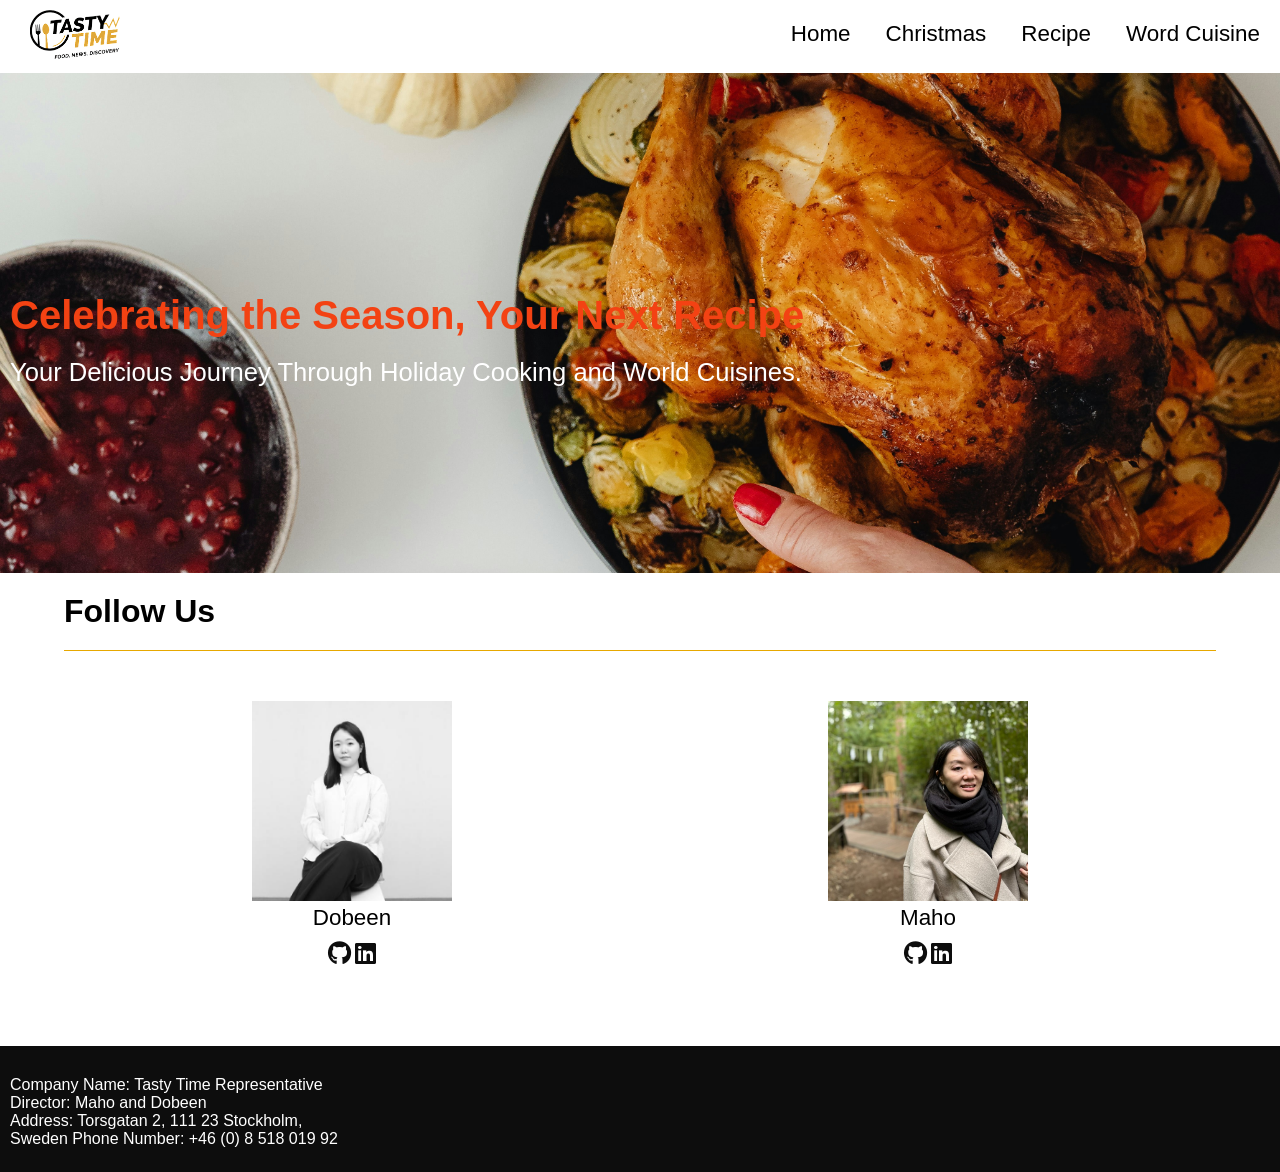
==== index.html @ 8ad9fc16 "add header and footer" ====
<!DOCTYPE html>
<html lang="en">
<head>
    <meta charset="UTF-8">
    <meta name="viewport" content="width=device-width, initial-scale=1.0">
    <title>Tasty Times</title>
    <link rel="stylesheet" href="styles/style.css" />
    <link rel="stylesheet" href="https://cdnjs.cloudflare.com/ajax/libs/font-awesome/6.5.1/css/all.min.css" integrity="sha512-DTOQO9RWCH3ppGqcWaEA1BIZOC6xxalwEsw9c2QQeAIftl+Vegovlnee1c9QX4TctnWMn13TZye+giMm8e2LwA==" crossorigin="anonymous" referrerpolicy="no-referrer" />
    <script src="js/jquery-3.7.1.min.js" defer></script>
    <script src="js/script.js" defer></script>
</head>
<body>
  <header class="header">
    <div class="header__wrap">
      <div class="logo-area">
        <p class="logo"><img src="img/logo.png" alt="" width="70px" height="auto"></p>
        <i class="fa-solid fa-bars-staggered"></i>
      </div>
      <div class="nav">
        <p>Home</p>
        <p>Christmas</p>
        <p>Recipe</p>
        <p>Word Cuisine</p>
      </div>
    </div>
    <div class="hero__section ">
      <p class="background__text">Celebrating the Season, Your Next Recipe</p>
      <p class="background__subText">Your Delicious Journey Through Holiday Cooking and World Cuisines.</p>
    </div>
  </header>
  <main class="main"></main>
  <footer class="footer">
    <div class="footer__wrap">
      <p class="text">Follow Us</p>
      <div class="followBox">
        <div class="info__left">
          <img src="img/dobeen_image.jpeg" alt="" width="200px" height="auto">
          <div class="info">
            <p>Dobeen</p>
            <a href="https://github.com/DobeenKim" target="_blank" aria-label="GitHub"><i class="fa-brands fa-github"></i></a>
            <a href="https://www.linkedin.com/in/dobeen-kim/" target="_blank" aria-label="Linkedin"><i class="fa-brands fa-linkedin"></i></a>
          </div>
        </div>
        <div class="info__right">
          <img src="img/maho_image.jpeg" alt="" width="200px" height="auto">
          <div class="info">
            <p>Maho</p>
            <a href="https://github.com/mamahimiko" target="_blank" aria-label="GitHub"><i class="fa-brands fa-github"></i></a>
            <a href="https://www.linkedin.com/in/maho-kurauchi/" target="_blank" aria-label="Linkedin"><i class="fa-brands fa-linkedin"></i></a>
          </div>
        </div>
      </div>
    </div>
      <p class="company__info">Company Name: Tasty Time Representative <br>
        Director: Maho and Dobeen <br> 
        Address: Torsgatan 2, 111 23 Stockholm,<br>
        Sweden Phone Number: +46 (0) 8 518 019 92
      </p>
  </footer>
</body>
</html>
---- styles/style.css ----
:root {
  --main-color: #ffffff;
  --color-secondary: #e7a800;
  --color-tertiary: #0d0d0d;
  --color-point :#F34213;
}

* {
  box-sizing: border-box;
}

a {
  text-decoration: none;
}

body {
  margin: 0;
  display: flex; 
  flex-direction: column; 
  min-height: 100vh;
  font-family: 'Franklin Gothic Medium', 'Arial Narrow', Arial, sans-serif;
}

.header {
  width: 100%;
  background: var(--main-color);
}

.header__wrap {
  width: 100%;
}

.logo-area {
  width: 94%;
  margin: 0 auto;
  display: flex;
  justify-content: space-between;
  position: relative;
}

p.logo {
  width: auto;
}

p.log img {
  width: 100%;
}

.nav {
  display: flex;
  width: 100%;
  height: 0; 
  overflow: hidden; 
  transition: height 0.4s ease-in-out; 
  background-color: var(--color-secondary);
  padding: 0 10px; 
  justify-content: center;
  position: static;
  z-index: 100;
}

.nav.on {
  height: 50px;
}

.nav p {
  margin: 0px;
  padding: 15px;
}

.nav p:nth-child(4) {
  border-bottom: none;
}

.logo-area .fa-solid {
  padding-top: 20px;
  font-size: 2rem;
  color: var(--color-tertiary);
}

.hero__section {
  background-image:url(../img/background-img.jpg);
  background-repeat: no-repeat;
  background-size : cover;
  height: 500px;
  width: 100%;
  background-position: 0 30%;
}

.background__text {
  margin: 0;
  font-size: 2rem;
  font-weight: 600;
  color: var(--color-point);
  width: 90%;
  position: relative;
  top: 200px;
  left: 10px;
}

.background__subText {
  font-size: 1rem;
  font-weight: 400;
  color: var(--main-color);
  width: 70%;
  position: relative;
  top: 205px;
  left: 10px;
  margin: 0;
}

.footer {
  background: var(--main-color);
  width: 100%;
}

.footer__wrap {
  width: 90%;
  margin: 0 auto;
}

.footer__wrap .text {
  margin: 0;
  font-size: 2rem;
  font-weight: 600;
  border-bottom: 1px solid var(--color-secondary);
  padding: 20px 0;
}

.followBox {
  width: 100%;
  padding-top: 20px;
}

.info p {
  margin: 0;
  font-size: 1rem;
}

.info p:nth-child(1) {
  padding-bottom: 10px;
  font-size: 1.4rem;
}

.info i {
  font-size: 1.5rem;
  cursor: pointer;
  color: var(--color-tertiary);
}

.info p a {
  color: var(--color-tertiary);
}

.info__left,
.info__right {
  width: 90%;
  justify-content: space-between;
  padding-bottom: 30px;
}

.company__info {
  background-color:var(--color-tertiary);
  color: var(--main-color);
  margin: 0;
  padding: 30px 0px 24px 10px;
  font-size: 1rem;
}

@media (width: 768px) {
  .nav.on {
    height: 55px;
  }

  .nav p {
    font-size: 1.3rem;
  }

  .background__text {
    top: 240px;
    font-size: 2.2rem;
  }

  .background__subText {
    top: 250px;
    font-size: 1.2rem;
  }

  .followBox {
    display: flex;
    text-align: center;
  }
}

@media (min-width: 1024px) {
  p.logo {
    margin: 0;
    padding: 10px 0 10px 0;
  }

  p.logo img {
    width: 50%;
    cursor: pointer;
  }

  i.fa-solid {
    display: none;
  }

  .header {
    width: 100%;
  }

  .header__wrap {
    width: 100%;
    display: flex;
    justify-content: space-between;
    padding: 0 20px;
  }

  .logo-area {
    width: auto;
    margin-left: 10px;
  }

  .nav {
    height: auto;
    overflow: visible; 
    transition: none;  
    display: flex; 
    position: static; 
    width: 60%; 
    background-color: transparent; 
    padding: 0; 
    justify-content: flex-end;
  }
  
  .nav p {
    border-bottom: none;
    font-size: 1.4rem;
    margin-left: 35px;
    padding: 0;
    line-height: 3;
    cursor: pointer;
  }

  .background__text {
    font-size: 2.5rem;
    top: 220px;
  }

  .background__subText {
    font-size: 1.6rem;
    top: 240px;
  }

  .followBox {
    display: flex;
    text-align: center;
    padding: 50px 0;
  }
}

@media (min-width: 1920px) {
  p.logo {
    padding: 15px;
  }

  p.logo img {
    width: 80%;
  }

  .nav p {
    font-size: 2rem;
    padding-left: 45px;
    line-height: 3;
  }

  .background__text {
    font-size: 4rem;
    left: 25px;
  } 

  .background__subText {
    font-size: 2rem;
    left: 25px;
  }

  .hero__section {
    height: 800px;
  }

  .footer__wrap .text {
    font-size: 3.3rem;
  }

  .info__left img,
  .info__right img {
    width: 400px;
  } 
  
  .info p:nth-child(1) {
    font-size: 2.5rem;
  }

  .info i {
    font-size: 2.7rem;
    margin-left: 5px;
  }
  
  .company__info {
    font-size: 1.5rem;
  }
}
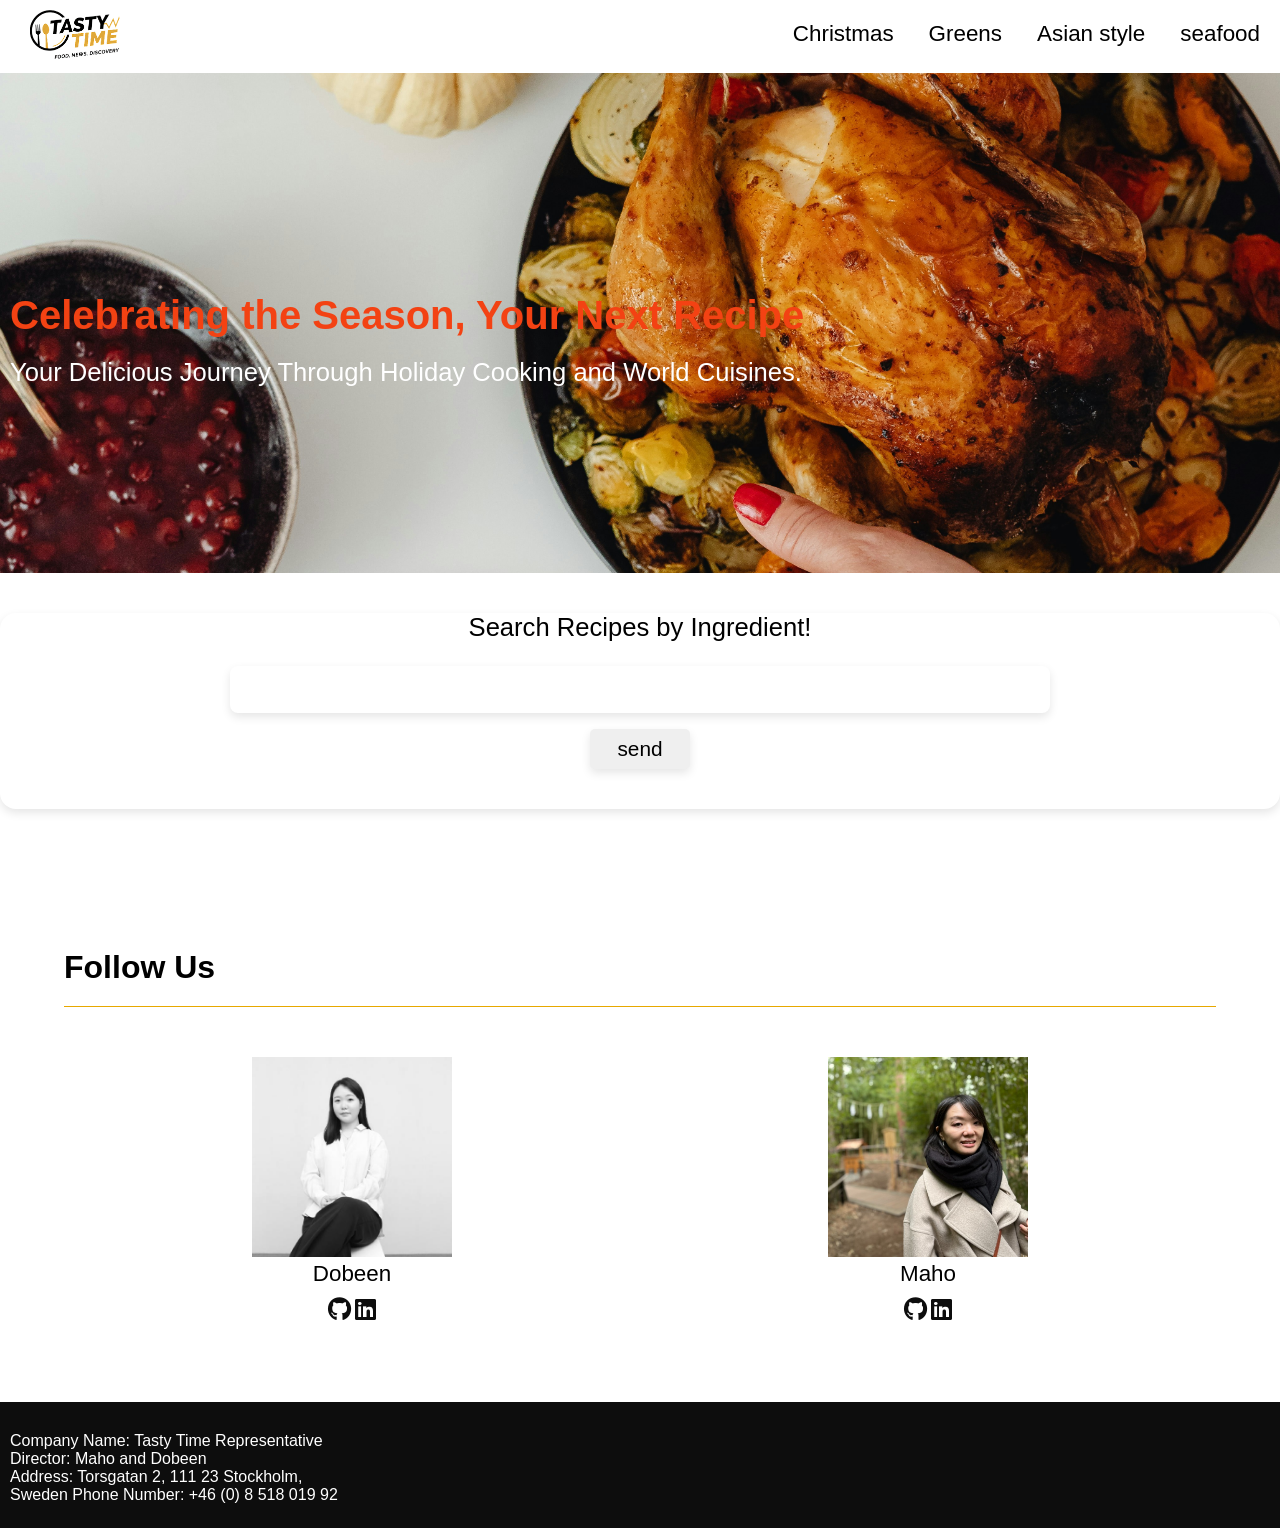
==== commit 0e928767: "add Add recipe search functionality" ====
--- a/index.html
+++ b/index.html
@@ -3,7 +3,7 @@
 <head>
     <meta charset="UTF-8">
     <meta name="viewport" content="width=device-width, initial-scale=1.0">
-    <title>Tasty Times</title>
+    <title>Tasty Times develop</title>
     <link rel="stylesheet" href="styles/style.css" />
     <link rel="stylesheet" href="https://cdnjs.cloudflare.com/ajax/libs/font-awesome/6.5.1/css/all.min.css" integrity="sha512-DTOQO9RWCH3ppGqcWaEA1BIZOC6xxalwEsw9c2QQeAIftl+Vegovlnee1c9QX4TctnWMn13TZye+giMm8e2LwA==" crossorigin="anonymous" referrerpolicy="no-referrer" />
     <script src="js/jquery-3.7.1.min.js" defer></script>
@@ -17,10 +17,10 @@
         <i class="fa-solid fa-bars-staggered"></i>
       </div>
       <div class="nav">
-        <p>Home</p>
         <p>Christmas</p>
-        <p>Recipe</p>
-        <p>Word Cuisine</p>
+        <p>Greens</p>
+        <p>Asian style</p>
+        <p>seafood</p>
       </div>
     </div>
     <div class="hero__section ">
@@ -28,6 +28,14 @@
       <p class="background__subText">Your Delicious Journey Through Holiday Cooking and World Cuisines.</p>
     </div>
   </header>
+  <div class="sub__main">
+    <div class="sub_wrap"><div class="main-text">Search Recipes by Ingredient!</div>
+      <div class="input-area">
+        <input type="text" id="user-input">
+        <button id="searchBtn">send</button>
+      </div>
+      <div id="chat-box"></div></div>
+  </div>
   <main class="main"></main>
   <footer class="footer">
     <div class="footer__wrap">
--- a/styles/style.css
+++ b/styles/style.css
@@ -109,6 +109,65 @@
   margin: 0;
 }
 
+
+/*SUB_MAIN*/
+.sub__main {
+  width: 100%;
+  background: var();
+  margin-top: 40px;
+  border-radius: 16px;
+  box-shadow: 0 4px 10px rgba(0, 0, 0, 0.1);
+}
+
+.sub_wrap {
+  width: 80%;
+  margin: 0 auto 40px;
+  text-align: center;
+}
+
+.input-area {
+  display: grid;
+}
+
+#searchBtn {
+  width: 100px;
+  margin: 0 auto;
+  padding: 8px;
+  border-radius: 5px;
+  border: 0px solid;
+  box-shadow: 0 4px 10px rgba(0, 0, 0, 0.1);
+  cursor: pointer;
+  font-size: 1rem;
+}
+
+#user-input {
+  width: 80%;
+  margin: 0 auto 16px;
+  border-radius: 8px;
+  padding: 16px;
+  border: 0px solid;
+  box-shadow: 0 4px 10px rgba(0, 0, 0, 0.1);
+  background: var(--main-color);
+}
+
+.main-text {
+  font-size: 1.5rem;
+  margin-bottom: 24px;
+}
+
+#chat-box h2 {
+  font-weight: 400;
+  font-size: 1.5rem;
+}
+
+#chat-box p {
+  font-size: 1rem;
+}
+
+.recipe-card__image img {
+  width: 100%;
+}
+
 .footer {
   background: var(--main-color);
   width: 100%;
@@ -167,7 +226,8 @@
   font-size: 1rem;
 }
 
-@media (width: 768px) {
+
+@media (min-width: 768px) {
   .nav.on {
     height: 55px;
   }
@@ -184,6 +244,10 @@
   .background__subText {
     top: 250px;
     font-size: 1.2rem;
+  }
+
+  .card-section {
+    justify-content: start;
   }
 
   .followBox {
@@ -254,6 +318,14 @@
     top: 240px;
   }
 
+  .main-text {
+    font-size: 1.6rem;
+  }
+
+  #searchBtn {
+    font-size: 1.3rem;
+  }
+
   .followBox {
     display: flex;
     text-align: center;
@@ -288,6 +360,21 @@
 
   .hero__section {
     height: 800px;
+  }
+
+  .main-text {
+    font-size: 3rem;
+    margin-bottom: 32px;
+  }
+
+  #searchBtn {
+    font-size: 2rem;
+    width: 200PX;
+    padding: 8px;
+  }
+
+  .main-text {
+  font-size: 3em;
   }
 
   .footer__wrap .text {
@@ -312,3 +399,74 @@
     font-size: 1.5rem;
   }
 }
+
+.main {
+  padding: 60px 24px;
+  color: --color-tertiary;
+}
+
+.section__title {
+  font-size: 26px;
+  margin: 0px;
+  padding: 9px 0;
+}
+
+.card-section {
+  padding: 16px;
+  padding-bottom: 36px;
+  display: flex; 
+  flex-wrap: wrap;
+  justify-content: center;
+  gap: 16px;   
+}
+
+.recipe-card {
+  display: flex;
+  flex-direction: column;
+  width: 320px;
+  background: --main-color;
+  border-radius: 16px;
+  box-shadow: 0 4px 10px rgba(0,0,0,0.1);
+  overflow: hidden;
+  transition: transform 0.2s ease, box-shadow 0.2s ease;
+}
+
+.recipe-card:hover {
+  transform: translateY(-4px);
+  box-shadow: 0 8px 20px rgba(0,0,0,0.15);
+}
+
+.recipe-card-link {
+  text-decoration: none;
+  color: inherit;
+  display: inline-block;
+}
+
+.recipe-card__image {
+  width: 100%;
+  height: 200px;
+  object-fit: cover;
+}
+
+.recipe-card__content {
+  padding: 1rem;
+}
+
+.recipe-card__title {
+  font-size: 1.2rem;
+  margin-bottom: 0.5rem;
+  font-weight: bold;
+}
+
+.recipe-card__text {
+  font-size: 0.9rem;
+  color: #555;
+  line-height: 1.4;
+}
+
+.recipe-card-link {
+  text-decoration: none;
+  color: inherit;
+  display: inline-block;
+}
+
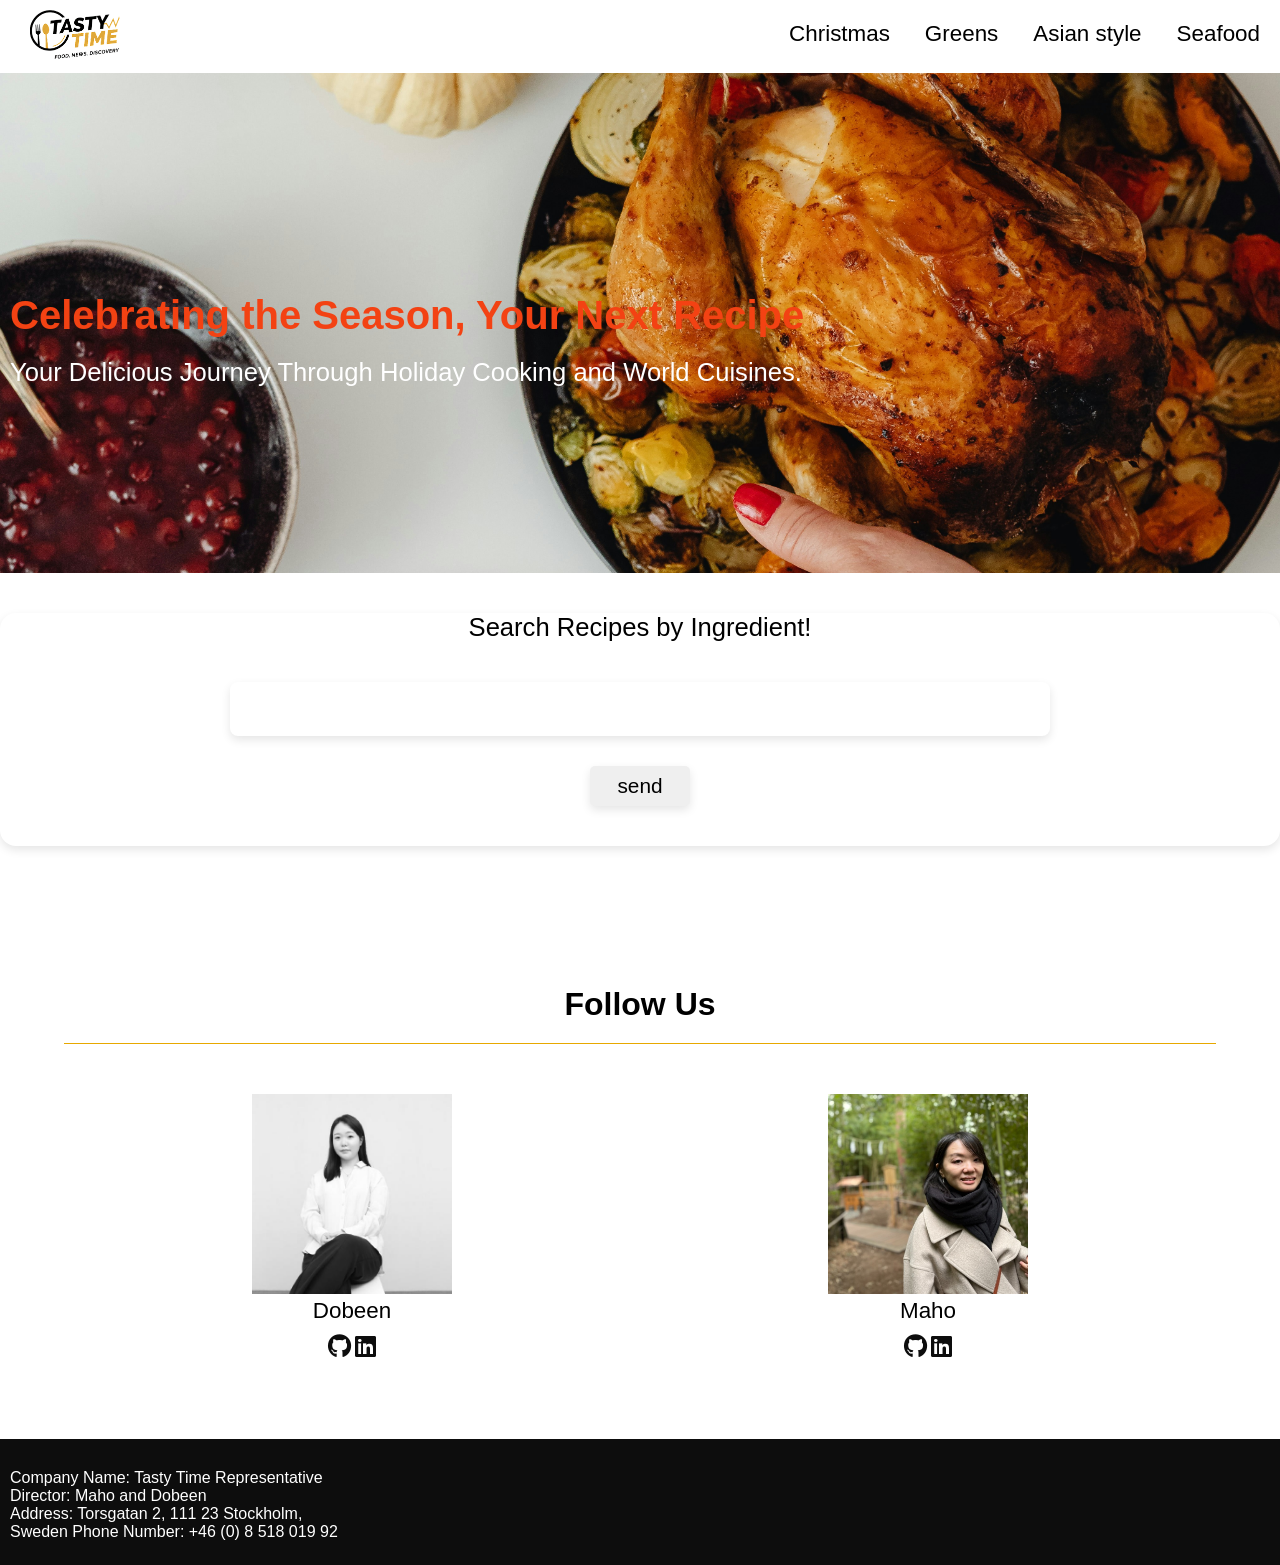
==== commit 9672cbde: "Add scroll functionality to av and YouTube link button Fix: Change Korean text elements to English" ====
--- a/index.html
+++ b/index.html
@@ -17,10 +17,10 @@
         <i class="fa-solid fa-bars-staggered"></i>
       </div>
       <div class="nav">
-        <p>Christmas</p>
-        <p>Greens</p>
-        <p>Asian style</p>
-        <p>seafood</p>
+        <p data-target="section-christmas">Christmas</p>
+        <p data-target="section-global-greens">Greens</p>
+        <p data-target="section-asian-style-noodle">Asian style</p>
+        <p data-target="section-mediterranean-style-seafood">Seafood</p>
       </div>
     </div>
     <div class="hero__section ">
@@ -59,11 +59,11 @@
         </div>
       </div>
     </div>
-      <p class="company__info">Company Name: Tasty Time Representative <br>
-        Director: Maho and Dobeen <br> 
-        Address: Torsgatan 2, 111 23 Stockholm,<br>
-        Sweden Phone Number: +46 (0) 8 518 019 92
-      </p>
+    <p class="company__info">Company Name: Tasty Time Representative <br>
+      Director: Maho and Dobeen <br> 
+      Address: Torsgatan 2, 111 23 Stockholm,<br>
+      Sweden Phone Number: +46 (0) 8 518 019 92
+    </p>
   </footer>
 </body>
 </html>
--- a/styles/style.css
+++ b/styles/style.css
@@ -40,6 +40,7 @@
 
 p.logo {
   width: auto;
+  cursor: pointer;
 }
 
 p.log img {
@@ -66,6 +67,7 @@
 .nav p {
   margin: 0px;
   padding: 15px;
+  cursor: pointer;
 }
 
 .nav p:nth-child(4) {
@@ -76,6 +78,7 @@
   padding-top: 20px;
   font-size: 2rem;
   color: var(--color-tertiary);
+  cursor: pointer;
 }
 
 .hero__section {
@@ -148,6 +151,8 @@
   border: 0px solid;
   box-shadow: 0 4px 10px rgba(0, 0, 0, 0.1);
   background: var(--main-color);
+  font-size: 1.2rem;
+  text-align: center;
 }
 
 .main-text {
@@ -161,7 +166,7 @@
 }
 
 #chat-box p {
-  font-size: 1rem;
+  font-size: 1.5rem;
 }
 
 .recipe-card__image img {
@@ -184,6 +189,7 @@
   font-weight: 600;
   border-bottom: 1px solid var(--color-secondary);
   padding: 20px 0;
+  text-align: center;
 }
 
 .followBox {
@@ -213,9 +219,10 @@
 
 .info__left,
 .info__right {
-  width: 90%;
+  width: 50%;
   justify-content: space-between;
   padding-bottom: 30px;
+  margin: 0 auto;
 }
 
 .company__info {
@@ -320,10 +327,15 @@
 
   .main-text {
     font-size: 1.6rem;
+    margin-bottom: 40px;
   }
 
   #searchBtn {
     font-size: 1.3rem;
+  }
+
+  #user-input {
+    margin: 0 auto 30px;
   }
 
   .followBox {
@@ -397,6 +409,10 @@
   
   .company__info {
     font-size: 1.5rem;
+  }
+
+  #user-input {
+    font-size: 2rem;
   }
 }
 
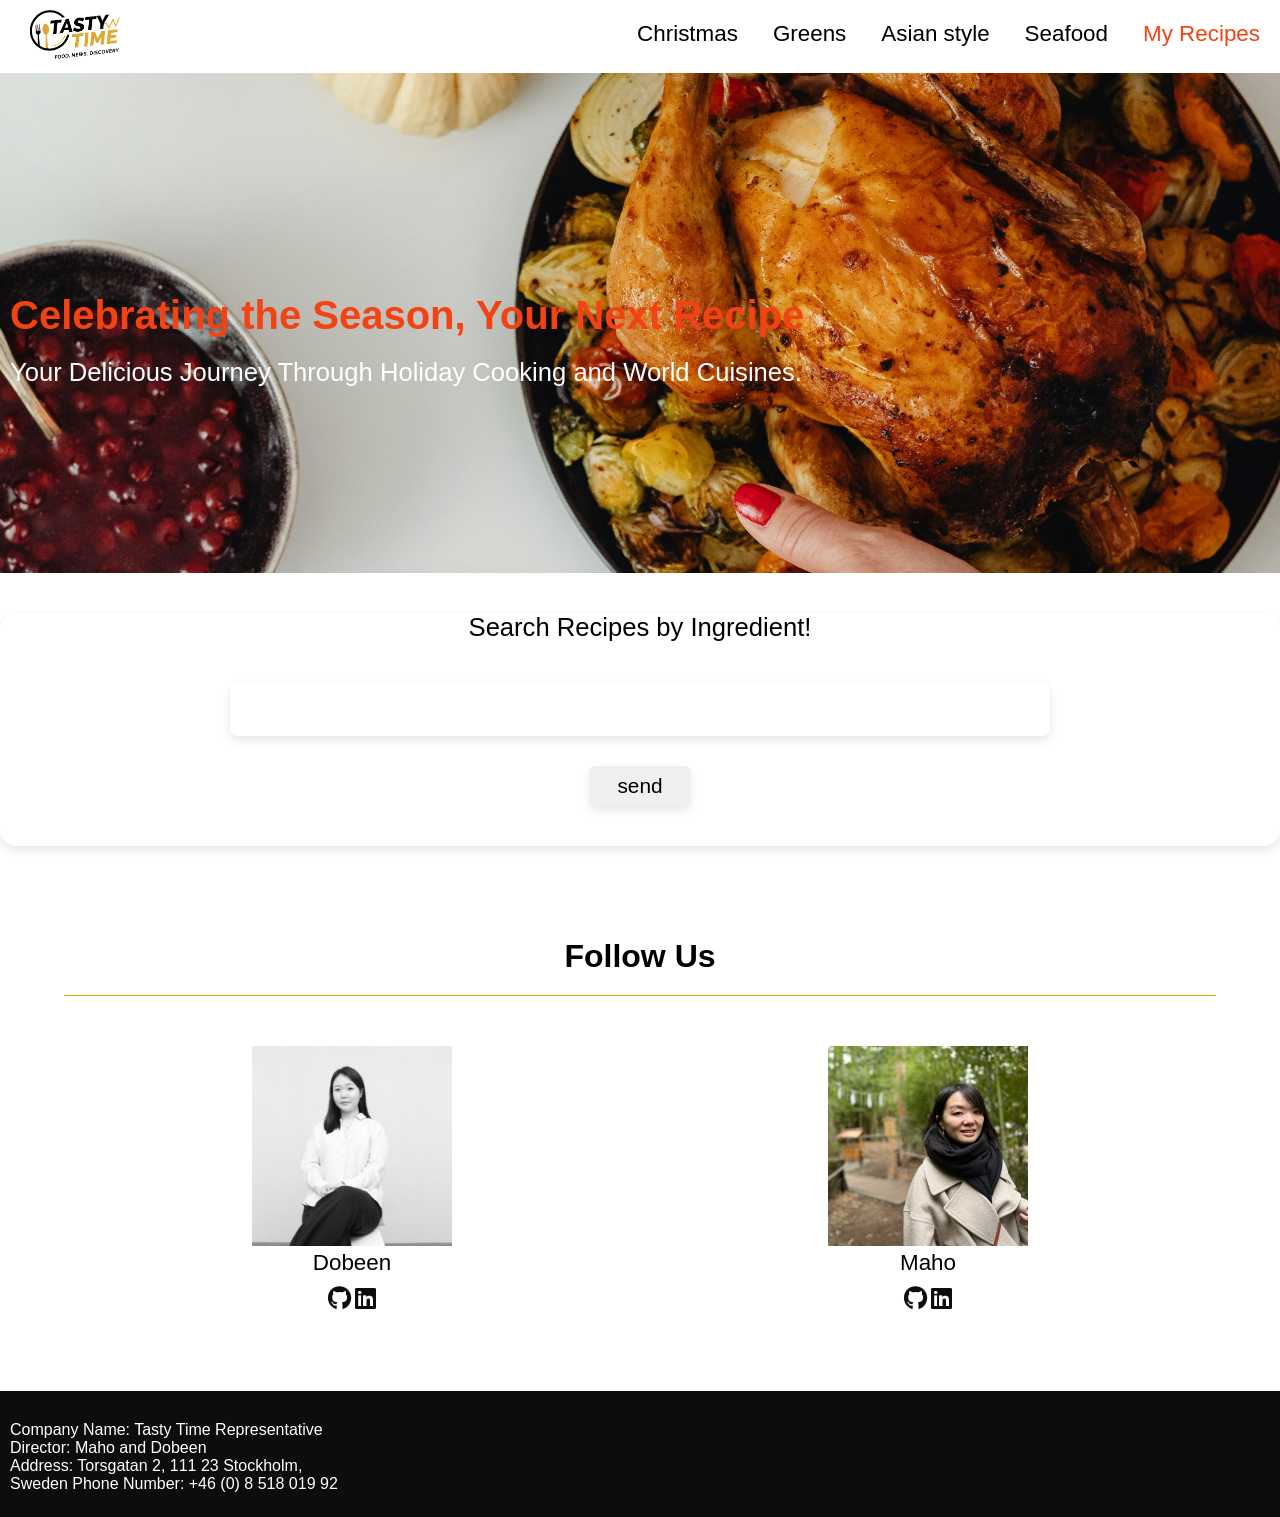
==== commit 02212a0c: "fix same bag" ====
--- a/index.html
+++ b/index.html
@@ -14,13 +14,17 @@
     <div class="header__wrap">
       <div class="logo-area">
         <p class="logo"><img src="img/logo.png" alt="" width="70px" height="auto"></p>
-        <i class="fa-solid fa-bars-staggered"></i>
+        <div class="icons-right">
+          <i class="fa-brands fa-gratipay"></i>
+          <i class="fa-solid fa-bars-staggered "></i>
+        </div>
       </div>
       <div class="nav">
         <p data-target="section-christmas">Christmas</p>
         <p data-target="section-global-greens">Greens</p>
         <p data-target="section-asian-style-noodle">Asian style</p>
         <p data-target="section-mediterranean-style-seafood">Seafood</p>
+        <a href="favorites.html" class="nav-fav">My Recipes</a>
       </div>
     </div>
     <div class="hero__section ">
@@ -29,12 +33,14 @@
     </div>
   </header>
   <div class="sub__main">
-    <div class="sub_wrap"><div class="main-text">Search Recipes by Ingredient!</div>
+    <div class="sub_wrap">
+      <div class="main-text">Search Recipes by Ingredient!</div>
       <div class="input-area">
         <input type="text" id="user-input">
         <button id="searchBtn">send</button>
       </div>
-      <div id="chat-box"></div></div>
+      <div id="chat-box"></div>
+    </div>
   </div>
   <main class="main"></main>
   <footer class="footer">
--- a/styles/style.css
+++ b/styles/style.css
@@ -2,7 +2,7 @@
   --main-color: #ffffff;
   --color-secondary: #e7a800;
   --color-tertiary: #0d0d0d;
-  --color-point :#F34213;
+  --color-point: #f34213;
 }
 
 * {
@@ -15,10 +15,10 @@
 
 body {
   margin: 0;
-  display: flex; 
-  flex-direction: column; 
+  display: flex;
+  flex-direction: column;
   min-height: 100vh;
-  font-family: 'Franklin Gothic Medium', 'Arial Narrow', Arial, sans-serif;
+  font-family: "Franklin Gothic Medium", "Arial Narrow", Arial, sans-serif;
 }
 
 .header {
@@ -38,23 +38,20 @@
   position: relative;
 }
 
-p.logo {
+a.logo {
   width: auto;
   cursor: pointer;
-}
-
-p.log img {
-  width: 100%;
+  margin: 12px;
 }
 
 .nav {
   display: flex;
   width: 100%;
-  height: 0; 
-  overflow: hidden; 
-  transition: height 0.4s ease-in-out; 
+  height: 0;
+  overflow: hidden;
+  transition: height 0.4s ease-in-out;
   background-color: var(--color-secondary);
-  padding: 0 10px; 
+  padding: 0 10px;
   justify-content: center;
   position: static;
   z-index: 100;
@@ -64,7 +61,8 @@
   height: 50px;
 }
 
-.nav p {
+.nav p,
+.nav a {
   margin: 0px;
   padding: 15px;
   cursor: pointer;
@@ -72,6 +70,10 @@
 
 .nav p:nth-child(4) {
   border-bottom: none;
+}
+
+.nav a {
+  display: none;
 }
 
 .logo-area .fa-solid {
@@ -81,10 +83,18 @@
   cursor: pointer;
 }
 
+.logo-area .fa-gratipay {
+  padding-top: 20px;
+  padding: 0 5px;
+  font-size: 2rem;
+  color: var(--color-tertiary);
+  cursor: pointer;
+}
+
 .hero__section {
-  background-image:url(../img/background-img.jpg);
+  background-image: url(../img/background-img.jpg);
   background-repeat: no-repeat;
-  background-size : cover;
+  background-size: cover;
   height: 500px;
   width: 100%;
   background-position: 0 30%;
@@ -111,7 +121,6 @@
   left: 10px;
   margin: 0;
 }
-
 
 /*SUB_MAIN*/
 .sub__main {
@@ -223,24 +232,135 @@
   justify-content: space-between;
   padding-bottom: 30px;
   margin: 0 auto;
+  text-align: center;
 }
 
 .company__info {
-  background-color:var(--color-tertiary);
+  background-color: var(--color-tertiary);
   color: var(--main-color);
   margin: 0;
   padding: 30px 0px 24px 10px;
   font-size: 1rem;
 }
 
+//main content
+
+.main {
+  padding: 60px 24px;
+  color: var(--color-tertiary);
+}
+
+.section__title {
+  font-size: 26px;
+  margin: 0px;
+  padding: 9px 0;
+  text-align: center;
+}
+
+.card-section {
+  padding: 16px;
+  padding-bottom: 36px;
+  display: flex;
+  flex-wrap: wrap;
+  justify-content: center;
+  gap: 16px;
+}
+
+.recipe-card {
+  display: flex;
+  flex-direction: column;
+  width: 320px;
+  background: var(--main-color);
+  border-radius: 16px;
+  box-shadow: 0 4px 10px rgba(0, 0, 0, 0.1);
+  overflow: hidden;
+  transition: transform 0.2s ease, box-shadow 0.2s ease;
+}
+
+.recipe-card:hover {
+  transform: translateY(-4px);
+  box-shadow: 0 8px 20px rgba(0, 0, 0, 0.15);
+}
+
+.recipe-card-link {
+  text-decoration: none;
+  color: inherit;
+  display: inline-block;
+}
+
+.recipe-card__image-container {
+  width: 100%;
+  height: 200px;
+  background-size: cover;
+  position: relative;
+}
+
+.fa-heart {
+  position: absolute;
+  top: 8px;
+  right: 8px;
+  margin: 5px;
+  font-size: 36px;
+  color: var(--color-point);
+}
+
+.recipe-card__content {
+  padding: 1rem;
+}
+
+.recipe-card__title {
+  font-size: 1.2rem;
+  margin-bottom: 0.5rem;
+  font-weight: bold;
+}
+
+.recipe-card__text {
+  font-size: 0.9rem;
+  color: #555;
+  line-height: 1.4;
+}
+
+.recipe-card-link {
+  text-decoration: none;
+  color: inherit;
+  display: inline-block;
+}
+
+.favorite__title {
+  font-size: 3.3 rem;
+  margin: 0px;
+  padding: 9px 0;
+  text-align: center;
+}
+
+.delete-toggle {
+  position: absolute;
+  top: 8px;
+  right: 8px;
+  font-size: 32px;
+  color: var(--color-tertiary);
+  z-index: 10;
+  cursor: pointer;
+}
+
+.recipe-card__content-fav {
+  height: 120px;
+  padding: 1rem;
+}
 
 @media (min-width: 768px) {
   .nav.on {
     height: 55px;
   }
 
-  .nav p {
+  .nav p,
+  .nav a {
     font-size: 1.3rem;
+  }
+
+  .nav a {
+    display: block;
+    color: var(--color-point);
   }
 
   .background__text {
@@ -260,6 +380,18 @@
   .followBox {
     display: flex;
     text-align: center;
+  }
+
+  .main {
+    padding: 36px;
+  }
+
+  .section__title {
+    text-align: left;
+  }
+
+  .favorite-container {
+    padding: 24px;
   }
 }
 
@@ -274,7 +406,11 @@
     cursor: pointer;
   }
 
-  i.fa-solid {
+  .logo-area .fa-solid {
+    display: none;
+  }
+
+  .logo-area .fa-gratipay {
     display: none;
   }
 
@@ -296,17 +432,18 @@
 
   .nav {
     height: auto;
-    overflow: visible; 
-    transition: none;  
-    display: flex; 
-    position: static; 
-    width: 60%; 
-    background-color: transparent; 
-    padding: 0; 
+    overflow: visible;
+    transition: none;
+    display: flex;
+    position: static;
+    width: 60%;
+    background-color: transparent;
+    padding: 0;
     justify-content: flex-end;
   }
-  
-  .nav p {
+
+  .nav p,
+  .nav a {
     border-bottom: none;
     font-size: 1.4rem;
     margin-left: 35px;
@@ -343,6 +480,10 @@
     text-align: center;
     padding: 50px 0;
   }
+
+  .section__title {
+    text-align: left;
+  }
 }
 
 @media (min-width: 1920px) {
@@ -363,7 +504,7 @@
   .background__text {
     font-size: 4rem;
     left: 25px;
-  } 
+  }
 
   .background__subText {
     font-size: 2rem;
@@ -381,12 +522,12 @@
 
   #searchBtn {
     font-size: 2rem;
-    width: 200PX;
+    width: 200px;
     padding: 8px;
   }
 
   .main-text {
-  font-size: 3em;
+    font-size: 3em;
   }
 
   .footer__wrap .text {
@@ -396,8 +537,8 @@
   .info__left img,
   .info__right img {
     width: 400px;
-  } 
-  
+  }
+
   .info p:nth-child(1) {
     font-size: 2.5rem;
   }
@@ -406,7 +547,7 @@
     font-size: 2.7rem;
     margin-left: 5px;
   }
-  
+
   .company__info {
     font-size: 1.5rem;
   }
@@ -415,74 +556,3 @@
     font-size: 2rem;
   }
 }
-
-.main {
-  padding: 60px 24px;
-  color: --color-tertiary;
-}
-
-.section__title {
-  font-size: 26px;
-  margin: 0px;
-  padding: 9px 0;
-}
-
-.card-section {
-  padding: 16px;
-  padding-bottom: 36px;
-  display: flex; 
-  flex-wrap: wrap;
-  justify-content: center;
-  gap: 16px;   
-}
-
-.recipe-card {
-  display: flex;
-  flex-direction: column;
-  width: 320px;
-  background: --main-color;
-  border-radius: 16px;
-  box-shadow: 0 4px 10px rgba(0,0,0,0.1);
-  overflow: hidden;
-  transition: transform 0.2s ease, box-shadow 0.2s ease;
-}
-
-.recipe-card:hover {
-  transform: translateY(-4px);
-  box-shadow: 0 8px 20px rgba(0,0,0,0.15);
-}
-
-.recipe-card-link {
-  text-decoration: none;
-  color: inherit;
-  display: inline-block;
-}
-
-.recipe-card__image {
-  width: 100%;
-  height: 200px;
-  object-fit: cover;
-}
-
-.recipe-card__content {
-  padding: 1rem;
-}
-
-.recipe-card__title {
-  font-size: 1.2rem;
-  margin-bottom: 0.5rem;
-  font-weight: bold;
-}
-
-.recipe-card__text {
-  font-size: 0.9rem;
-  color: #555;
-  line-height: 1.4;
-}
-
-.recipe-card-link {
-  text-decoration: none;
-  color: inherit;
-  display: inline-block;
-}
-
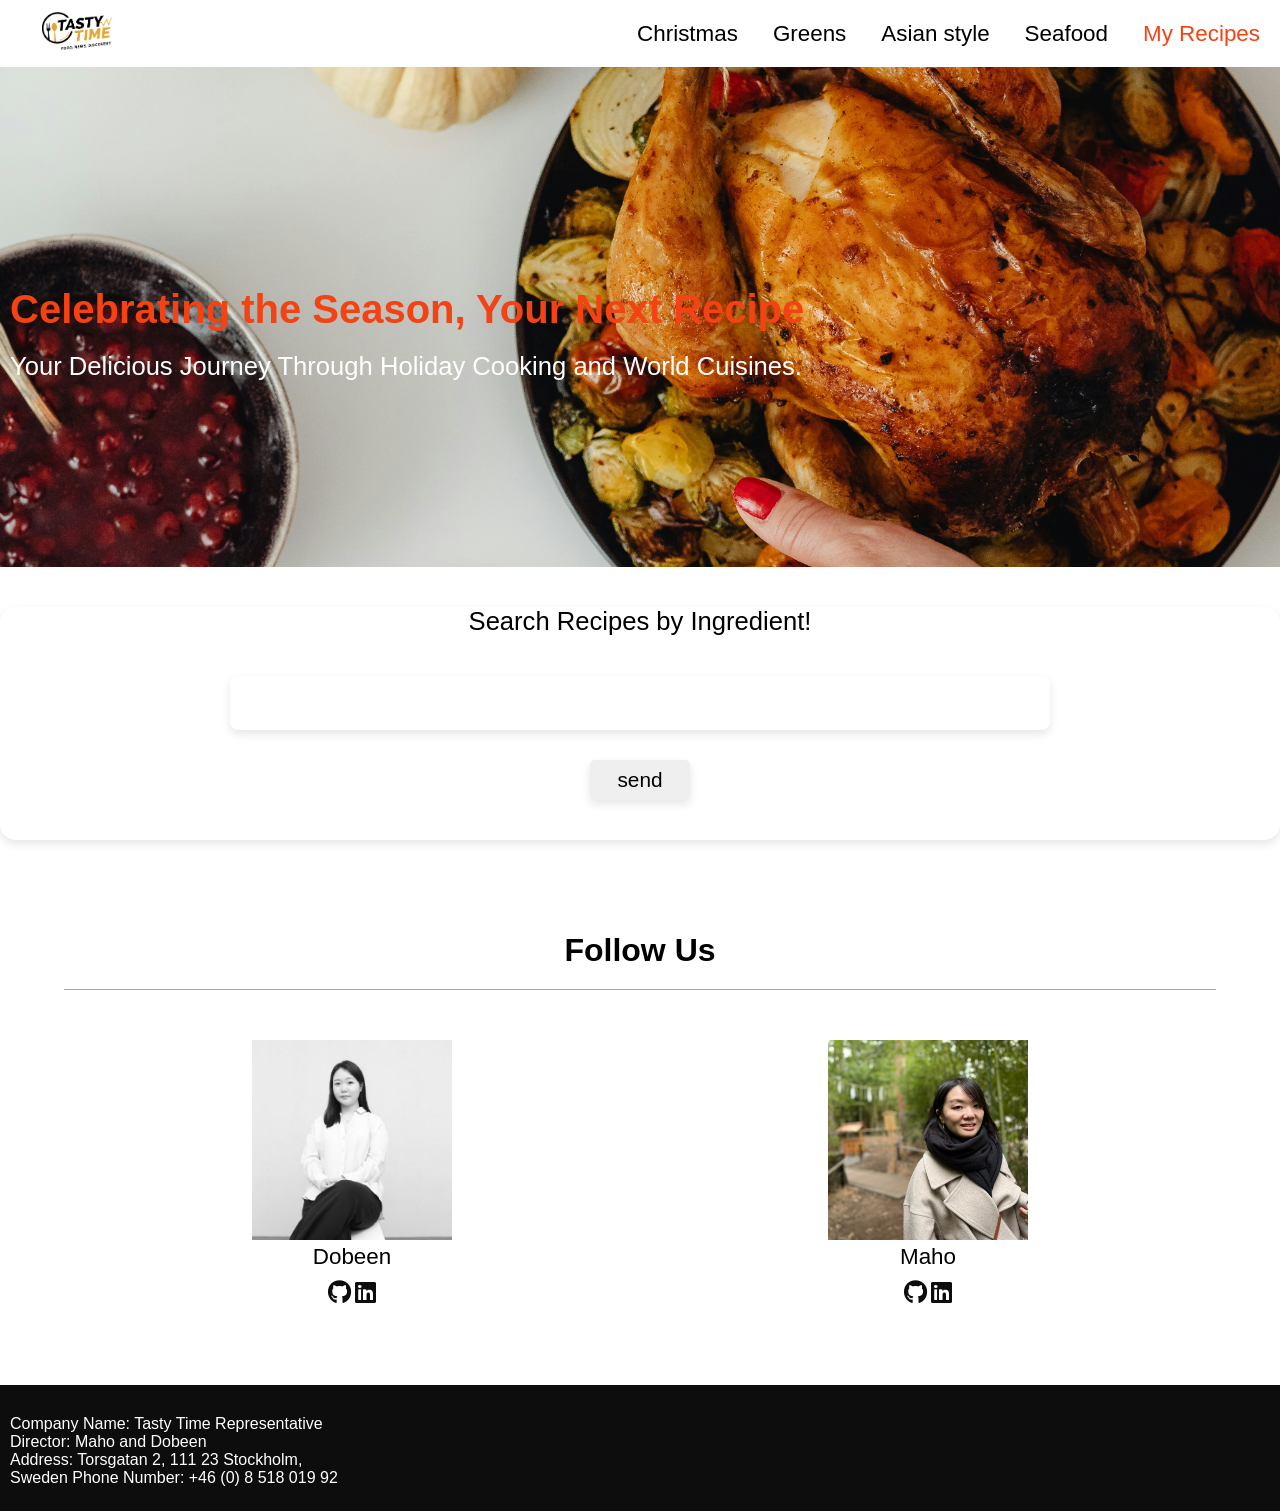
==== commit 39a3e044: "fix icons bugs" ====
--- a/index.html
+++ b/index.html
@@ -13,9 +13,9 @@
   <header class="header">
     <div class="header__wrap">
       <div class="logo-area">
-        <p class="logo"><img src="img/logo.png" alt="" width="70px" height="auto"></p>
+        <a href="index.html" class="logo"><img src="img/logo.png" alt="" width="70px" height="auto"></a>
         <div class="icons-right">
-          <i class="fa-brands fa-gratipay"></i>
+          <a href="favorites.html" aria-label="my recipes"><i class="fa-brands fa-gratipay"></i></a>
           <i class="fa-solid fa-bars-staggered "></i>
         </div>
       </div>
--- a/styles/style.css
+++ b/styles/style.css
@@ -495,7 +495,7 @@
     width: 80%;
   }
 
-  .nav p {
+  .nav p .nav a {
     font-size: 2rem;
     padding-left: 45px;
     line-height: 3;
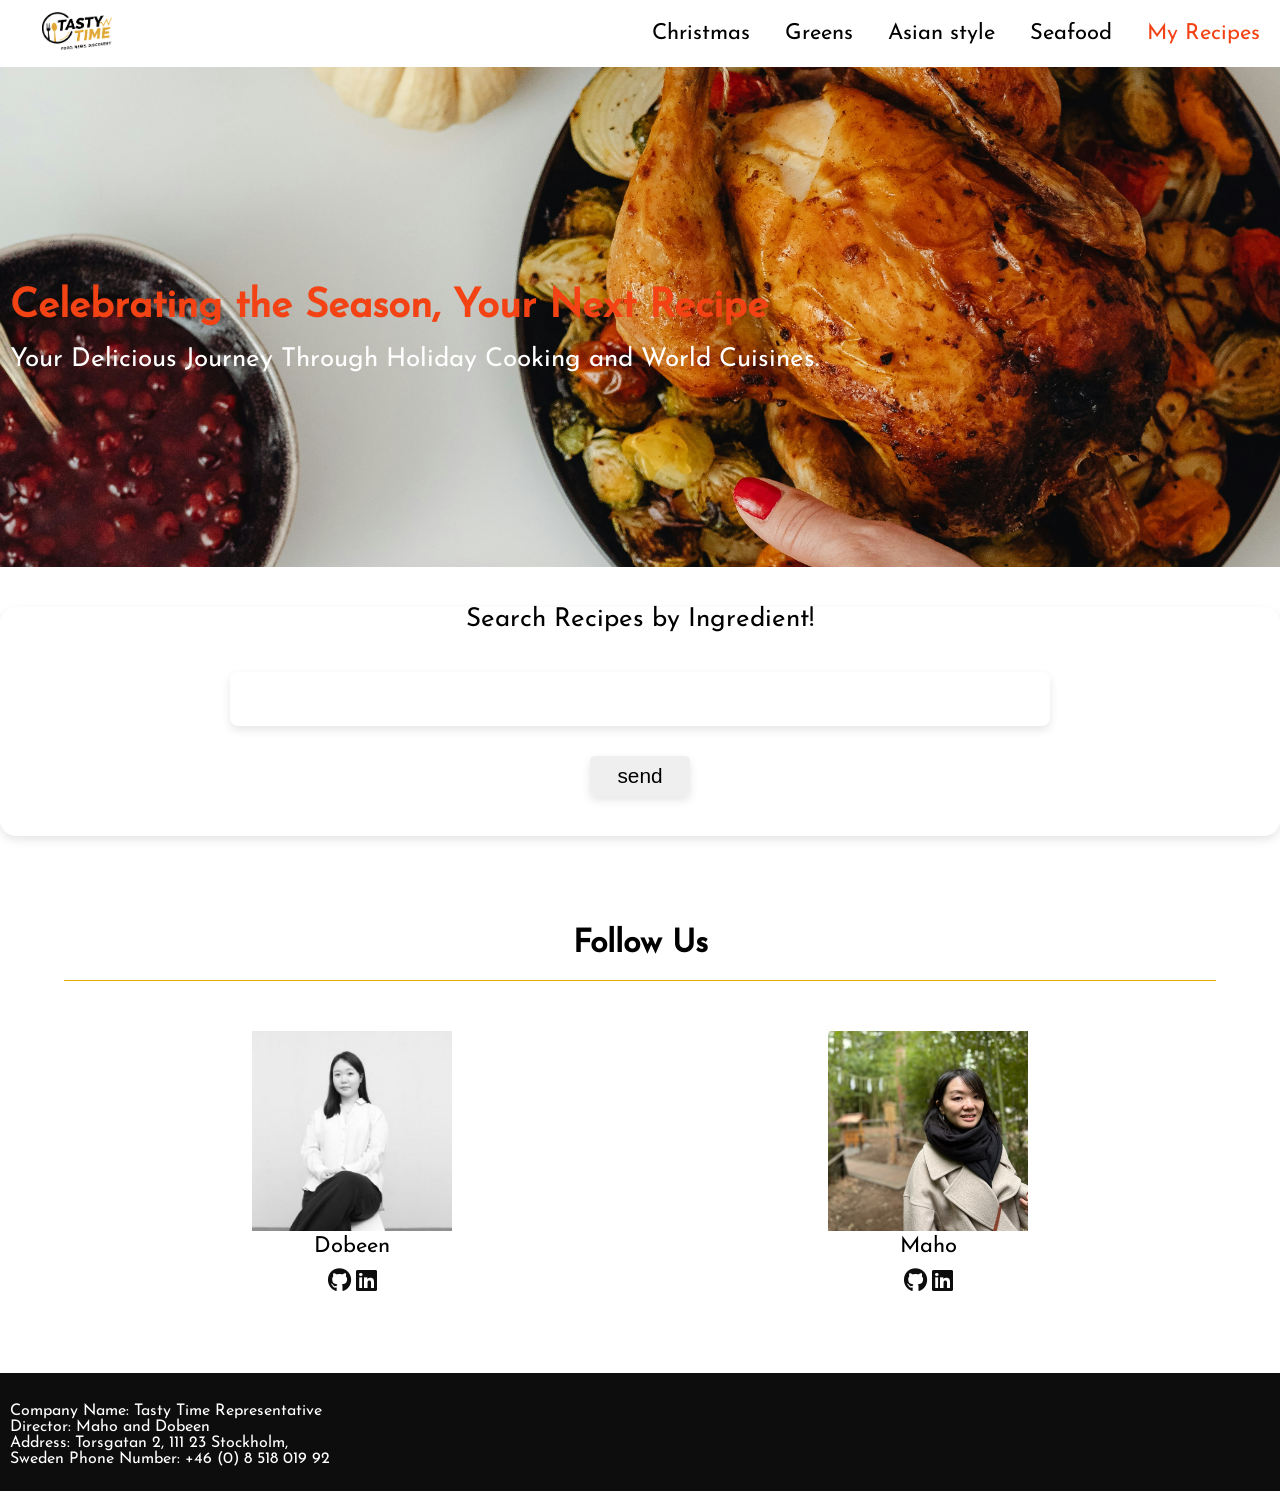
==== commit b7c1da47: "add fonts" ====
--- a/index.html
+++ b/index.html
@@ -5,6 +5,7 @@
     <meta name="viewport" content="width=device-width, initial-scale=1.0">
     <title>Tasty Times develop</title>
     <link rel="stylesheet" href="styles/style.css" />
+    <link rel="stylesheet" href="fonts/fontstyle.css" />
     <link rel="stylesheet" href="https://cdnjs.cloudflare.com/ajax/libs/font-awesome/6.5.1/css/all.min.css" integrity="sha512-DTOQO9RWCH3ppGqcWaEA1BIZOC6xxalwEsw9c2QQeAIftl+Vegovlnee1c9QX4TctnWMn13TZye+giMm8e2LwA==" crossorigin="anonymous" referrerpolicy="no-referrer" />
     <script src="js/jquery-3.7.1.min.js" defer></script>
     <script src="js/script.js" defer></script>
--- a/styles/style.css
+++ b/styles/style.css
@@ -18,7 +18,7 @@
   display: flex;
   flex-direction: column;
   min-height: 100vh;
-  font-family: "Franklin Gothic Medium", "Arial Narrow", Arial, sans-serif;
+  font-family: "Josefin Sans", "Arial Narrow", Arial, sans-serif;
 }
 
 .header {
@@ -252,9 +252,9 @@
 
 .section__title {
   font-size: 26px;
-  margin: 0px;
   padding: 9px 0;
   text-align: center;
+  font-weight: bold;
 }
 
 .card-section {
@@ -316,6 +316,7 @@
 
 .recipe-card__text {
   font-size: 0.9rem;
+  font-family: "Crimson Text", serif;
   color: #555;
   line-height: 1.4;
 }
--- a/fonts/fontstyle.css
+++ b/fonts/fontstyle.css
@@ -0,0 +1,17 @@
+@font-face {
+  font-family: "Josefin Sans";
+  src: url("JosefinSans-Regular.woff2") format("woff2"),
+    url("JosefinSans-Regular.woff") format("woff");
+  font-weight: normal;
+  font-style: normal;
+  font-display: swap;
+}
+
+@font-face {
+  font-family: "Crimson Text";
+  src: url("CrimsonText-Regular.woff2") format("woff2"),
+    url("CrimsonText-Regular.woff") format("woff");
+  font-weight: normal;
+  font-style: normal;
+  font-display: swap;
+}
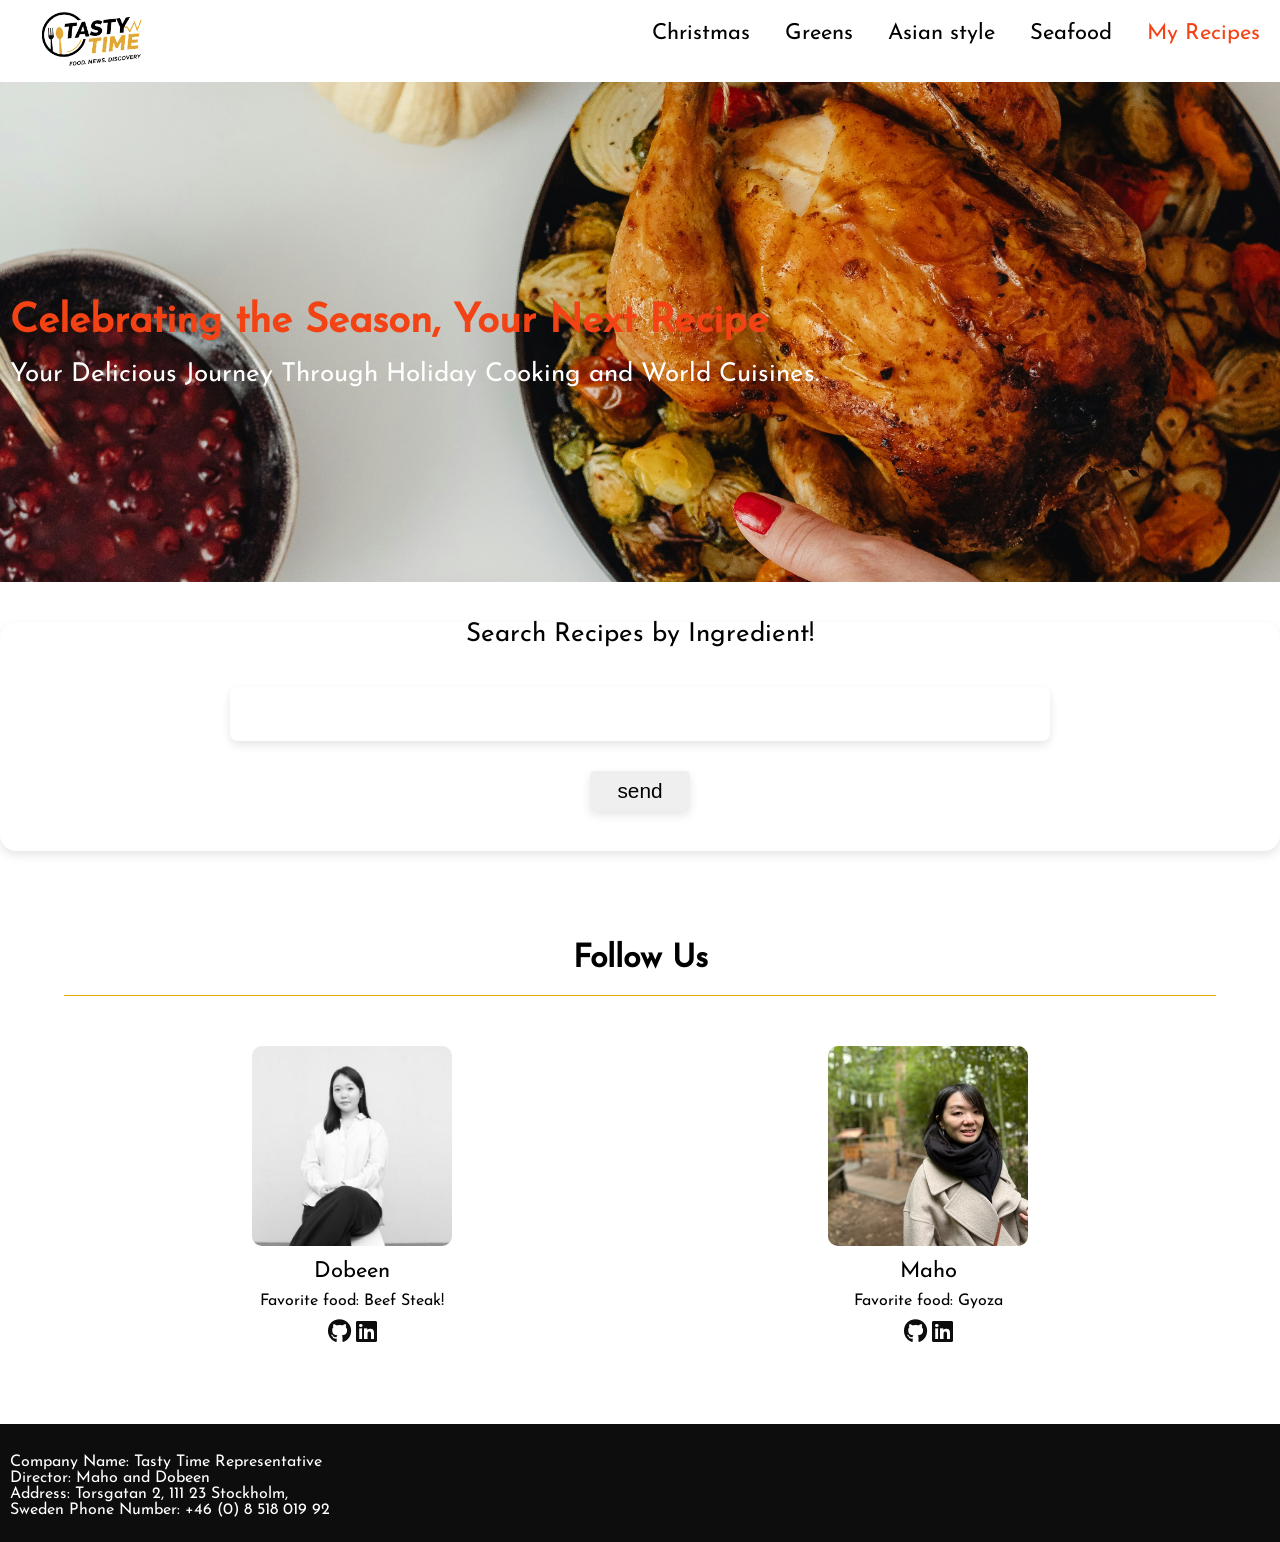
==== commit de546641: "fix favorite.js and some styles" ====
--- a/index.html
+++ b/index.html
@@ -52,6 +52,7 @@
           <img src="img/dobeen_image.jpeg" alt="" width="200px" height="auto">
           <div class="info">
             <p>Dobeen</p>
+            <p>Favorite food: Beef Steak!</p>
             <a href="https://github.com/DobeenKim" target="_blank" aria-label="GitHub"><i class="fa-brands fa-github"></i></a>
             <a href="https://www.linkedin.com/in/dobeen-kim/" target="_blank" aria-label="Linkedin"><i class="fa-brands fa-linkedin"></i></a>
           </div>
@@ -60,6 +61,7 @@
           <img src="img/maho_image.jpeg" alt="" width="200px" height="auto">
           <div class="info">
             <p>Maho</p>
+            <p>Favorite food: Gyoza</p>
             <a href="https://github.com/mamahimiko" target="_blank" aria-label="GitHub"><i class="fa-brands fa-github"></i></a>
             <a href="https://www.linkedin.com/in/maho-kurauchi/" target="_blank" aria-label="Linkedin"><i class="fa-brands fa-linkedin"></i></a>
           </div>
--- a/styles/style.css
+++ b/styles/style.css
@@ -16,6 +16,7 @@
 body {
   margin: 0;
   display: flex;
+  background-color: var(--main-color);
   flex-direction: column;
   min-height: 100vh;
   font-family: "Josefin Sans", "Arial Narrow", Arial, sans-serif;
@@ -129,6 +130,11 @@
   margin-top: 40px;
   border-radius: 16px;
   box-shadow: 0 4px 10px rgba(0, 0, 0, 0.1);
+}
+
+.sub__main .fa-heart {
+  font-size: 36px;
+  color: red;
 }
 
 .sub_wrap {
@@ -212,8 +218,12 @@
 }
 
 .info p:nth-child(1) {
+  padding: 10px;
+  font-size: 1.4rem;
+}
+
+.info p:nth-child(2) {
   padding-bottom: 10px;
-  font-size: 1.4rem;
 }
 
 .info i {
@@ -235,6 +245,11 @@
   text-align: center;
 }
 
+.info__left img,
+.info__right img {
+  border-radius: 10px;
+}
+
 .company__info {
   background-color: var(--color-tertiary);
   color: var(--main-color);
@@ -243,7 +258,48 @@
   font-size: 1rem;
 }
 
-//main content
+/* favorites-sub main */
+
+#chat-box-favorites {
+  padding: 16px;
+  padding-bottom: 36px;
+  display: flex;
+  flex-wrap: wrap;
+  justify-content: center;
+  gap: 16px;
+  width: 100%;
+}
+
+.fav {
+  position: relative;
+  display: flex;
+  flex-direction: column;
+  width: 320px;
+  background: var(--main-color);
+  border-radius: 16px;
+  box-shadow: 0 4px 10px rgba(0, 0, 0, 0.1);
+  overflow: hidden;
+  transition: transform 0.2s ease, box-shadow 0.2s ease;
+  padding: 16px;
+  display: inline-block;
+}
+
+.fav p {
+  margin: 0px;
+  padding: 0;
+}
+
+.deleteToggle {
+  position: absolute;
+  top: 8px;
+  right: 8px;
+  font-size: 32px;
+  color: var(--color-tertiary);
+  z-index: 10;
+  cursor: pointer;
+}
+
+/* main content */
 
 .main {
   padding: 60px 24px;
@@ -277,7 +333,8 @@
   transition: transform 0.2s ease, box-shadow 0.2s ease;
 }
 
-.recipe-card:hover {
+.recipe-card:hover,
+.fav:hover {
   transform: translateY(-4px);
   box-shadow: 0 8px 20px rgba(0, 0, 0, 0.15);
 }
@@ -295,7 +352,7 @@
   position: relative;
 }
 
-.fa-heart {
+.main .fa-heart {
   position: absolute;
   top: 8px;
   right: 8px;
@@ -306,6 +363,7 @@
 
 .recipe-card__content {
   padding: 1rem;
+  height: 180px;
 }
 
 .recipe-card__title {
@@ -321,16 +379,10 @@
   line-height: 1.4;
 }
 
-.recipe-card-link {
-  text-decoration: none;
-  color: inherit;
-  display: inline-block;
-}
-
 .favorite__title {
   font-size: 3.3 rem;
   margin: 0px;
-  padding: 9px 0;
+  padding: 60px 0 30px;
   text-align: center;
 }
 
@@ -349,7 +401,15 @@
   padding: 1rem;
 }
 
+.empty {
+  text-align: center;
+}
+
 @media (min-width: 768px) {
+  .logo img {
+    width: 100px;
+  }
+
   .nav.on {
     height: 55px;
   }
@@ -375,6 +435,10 @@
   }
 
   .card-section {
+    justify-content: start;
+  }
+
+  #chat-box-favorites {
     justify-content: start;
   }
 
@@ -437,7 +501,7 @@
     transition: none;
     display: flex;
     position: static;
-    width: 60%;
+    width: 70%;
     background-color: transparent;
     padding: 0;
     justify-content: flex-end;
@@ -537,11 +601,15 @@
 
   .info__left img,
   .info__right img {
-    width: 400px;
+    width: 200px;
   }
 
   .info p:nth-child(1) {
-    font-size: 2.5rem;
+    font-size: 1.7rem;
+  }
+
+  .info p:nth-child(2) {
+    font-size: 1.2rem;
   }
 
   .info i {
